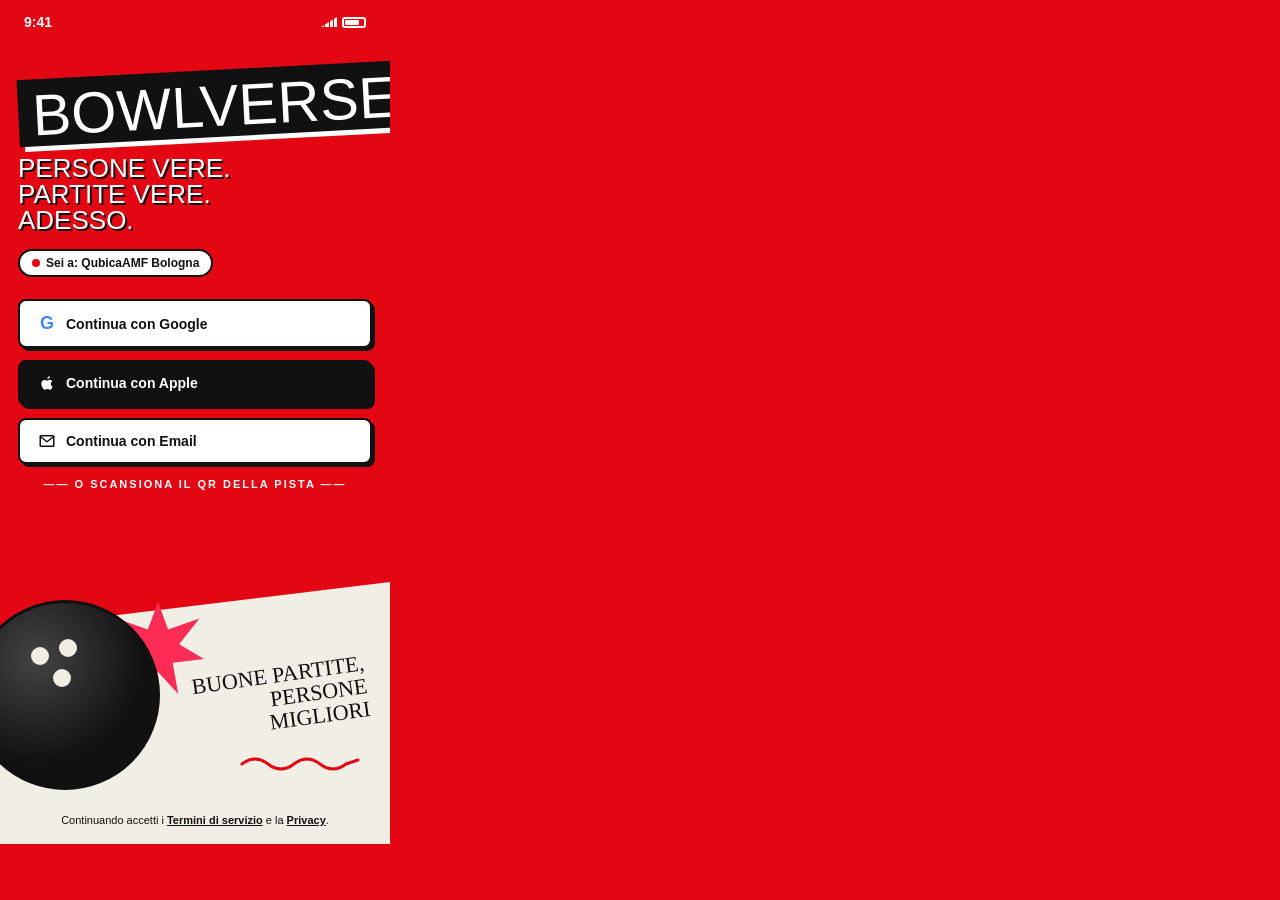
==== wireframes/01-login.html @ 44889d66 "First version - wireframe con html" ====
<!DOCTYPE html>
<html lang="it">
<head>
<meta charset="UTF-8">
<link rel="stylesheet" href="style.css">
<style>
  .logo { display: inline-block; background: var(--ink); color: var(--white); font-size: 58px; padding: 8px 14px 4px; transform: rotate(-3deg); margin-top: 26px; box-shadow: 5px 5px 0 var(--white); }
  .tagline { font-family: var(--display); font-size: 26px; color: var(--white); text-transform: uppercase; line-height: 1; margin-top: 18px; text-shadow: 2px 2px 0 var(--ink); }
  .loc { display: inline-flex; align-items: center; gap: 6px; background: var(--white); border: 2px solid var(--ink); border-radius: 999px; padding: 5px 12px; font-size: 12px; font-weight: 700; margin-top: 16px; }
  .auth { display: flex; flex-direction: column; gap: 12px; margin-top: 22px; }
  .auth .btn { justify-content: flex-start; padding-left: 18px; }
  .g { font-weight: 900; font-size: 18px; color: #4285F4; width: 18px; text-align: center; }
  .or { text-align: center; font-size: 11px; font-weight: 800; color: var(--white); margin: 14px 0 0; letter-spacing: 2px; }
  .bottom { position: absolute; left: 0; right: 0; bottom: 0; height: 262px; background: var(--paper); clip-path: polygon(0 18%, 100% 0, 100% 100%, 0 100%); }
  .ball { position: absolute; left: -30px; bottom: 54px; width: 190px; height: 190px; border-radius: 50%; background: radial-gradient(circle at 35% 30%, #444, #111 60%); border: 3px solid var(--ink); }
  .ball i { position: absolute; width: 18px; height: 18px; border-radius: 50%; background: var(--paper); }
  .burst { position: absolute; left: 112px; bottom: 150px; width: 92px; height: 92px; background: var(--red-hot); clip-path: polygon(50% 0, 61% 30%, 95% 18%, 73% 46%, 100% 62%, 66% 66%, 72% 100%, 50% 76%, 25% 100%, 32% 66%, 0 62%, 27% 46%, 5% 18%, 39% 30%); }
  .slogan { position: absolute; right: 22px; bottom: 112px; font-family: var(--hand); font-size: 22px; line-height: 1.05; transform: rotate(-8deg); text-align: right; }
  .terms { position: absolute; left: 0; right: 0; bottom: 18px; text-align: center; font-size: 11px; }
</style>
</head>
<body class="red">
<div class="screen">
  <div class="status" style="color:#fff"><span>9:41</span><span class="icons"><span class="sig"></span><span class="bat"></span></span></div>

  <svg class="scribble" style="right:26px;top:70px;stroke:#fff" width="64" height="44" viewBox="0 0 64 44"><path d="M4 38 L10 8 L22 26 L32 4 L42 26 L54 8 L60 38 Z"/></svg>

  <div class="content">
    <div class="display logo">BOWLVERSE</div>
    <div class="tagline">Persone vere.<br>Partite vere.<br>Adesso.</div>
    <div class="loc"><span class="dot"></span>Sei a: QubicaAMF Bologna</div>

    <div class="auth">
      <div class="btn"><span class="g">G</span>Continua con Google</div>
      <div class="btn black"><svg class="i" viewBox="0 0 24 24" style="fill:#fff;stroke:none"><path d="M16 3c0 2-1.6 3.6-3.4 3.5C12.4 4.6 14.1 3 16 3zM19.5 17c-.8 1.9-2 4-3.6 4-1.4 0-1.8-.9-3.4-.9s-2.1.9-3.4.9C7.3 21 4.5 16.7 4.5 12.8c0-3 2-4.8 3.9-4.8 1.4 0 2.4.9 3.5.9 1 0 2.3-1 3.9-.9 1.3 0 2.6.7 3.3 1.8-3 1.7-2.4 6 .4 7.2z"/></svg>Continua con Apple</div>
      <div class="btn"><svg class="i" viewBox="0 0 24 24"><rect x="3" y="5" width="18" height="14" rx="1"/><path d="M3 6l9 7 9-7"/></svg>Continua con Email</div>
    </div>
    <div class="or">&mdash;&mdash; O SCANSIONA IL QR DELLA PISTA &mdash;&mdash;</div>
  </div>

  <div class="bottom"></div>
  <div class="burst"></div>
  <div class="ball"><i style="left:58px;top:44px"></i><i style="left:86px;top:36px"></i><i style="left:80px;top:66px"></i></div>
  <div class="slogan">BUONE PARTITE,<br>PERSONE<br>MIGLIORI</div>
  <svg class="scribble" style="right:30px;bottom:72px" width="120" height="20" viewBox="0 0 120 20"><path d="M2 12 Q 15 2 28 12 T 54 12 T 80 12 T 106 12 L 118 8"/></svg>
  <div class="terms">Continuando accetti i <b><u>Termini di servizio</u></b> e la <b><u>Privacy</u></b>.</div>
</div>
</body>
</html>
---- wireframes/style.css ----
:root {
  --bg: #0E0E0E;
  --dark: #161616;
  --dark-2: #232323;
  --line: #333;
  --paper: #F1EEE6;
  --red: #E30613;
  --red-hot: #FF2D55;
  --red-soft: #FFD6D3;
  --ink: #111;
  --white: #fff;
  --display: Impact, "Arial Narrow Bold", "Arial Black", sans-serif;
  --hand: "Ink Free", "Segoe Print", "Comic Sans MS", cursive;
}

* { box-sizing: border-box; }

body {
  margin: 0; width: 390px; height: 844px; overflow: hidden;
  font-family: "Segoe UI", Arial, sans-serif; color: var(--ink); background: var(--paper);
}
body.dark { background: var(--dark); color: var(--white); }
body.red { background: var(--red); }

.screen { position: relative; height: 844px; display: flex; flex-direction: column; overflow: hidden; }
.content { flex: 1; padding: 0 18px; overflow: hidden; }

.status {
  height: 44px; flex-shrink: 0; display: flex; justify-content: space-between; align-items: center;
  padding: 0 24px; font-weight: 700; font-size: 14px;
}
.status .icons { display: flex; gap: 5px; align-items: center; }
.status .sig { width: 16px; height: 10px; background: linear-gradient(90deg, currentColor 20%, transparent 20% 27%, currentColor 27% 47%, transparent 47% 54%, currentColor 54% 74%, transparent 74% 81%, currentColor 81%); clip-path: polygon(0 100%, 100% 0, 100% 100%); }
.status .bat { width: 24px; height: 11px; border: 2px solid currentColor; border-radius: 3px; position: relative; }
.status .bat::after { content: ""; position: absolute; inset: 1px 5px 1px 1px; background: currentColor; border-radius: 1px; }

.display { font-family: var(--display); text-transform: uppercase; letter-spacing: .3px; line-height: .95; font-weight: 400; margin: 0; }
.hand { font-family: var(--hand); font-weight: 700; }

.section-title { display: flex; justify-content: space-between; align-items: baseline; margin: 16px 0 8px; }
.section-title .display { font-size: 20px; }
.section-title .more { font-size: 12px; font-weight: 700; }

.label { font-family: var(--display); font-size: 14px; text-transform: uppercase; letter-spacing: .4px; margin: 14px 0 6px; }

.card { background: var(--paper); color: var(--ink); border: 2px solid var(--ink); border-radius: 10px; }
.dark .card { border-color: #000; }

.btn {
  display: flex; align-items: center; justify-content: center; gap: 10px;
  border: 2px solid var(--ink); border-radius: 8px; box-shadow: 3px 3px 0 var(--ink);
  padding: 12px; background: var(--white); color: var(--ink); font-weight: 700; font-size: 14px;
}
.btn.red { background: var(--red); color: var(--white); }
.btn.black { background: var(--ink); color: var(--white); }
.btn.big { font-family: var(--display); font-size: 24px; font-weight: 400; letter-spacing: .5px; padding: 12px; box-shadow: 5px 5px 0 var(--ink); }
.btn.join { padding: 6px 14px; font-family: var(--display); font-weight: 400; font-size: 15px; box-shadow: 2px 2px 0 var(--ink); background: var(--red); color: var(--white); }

.opt {
  flex: 1; text-align: center; border: 2px solid var(--ink); border-radius: 6px; background: var(--white);
  padding: 9px 4px; font-size: 12px; font-weight: 600;
}
.opt.on { background: var(--red); color: var(--white); font-weight: 800; box-shadow: 2px 2px 0 var(--ink); }
.opts { display: flex; gap: 8px; }

.sticker {
  position: absolute; font-family: var(--display); text-transform: uppercase; line-height: .95;
  padding: 5px 9px; border: 2px solid var(--ink); background: var(--red); color: var(--white);
  transform: rotate(-6deg); box-shadow: 2px 2px 0 var(--ink);
}

.row { display: flex; align-items: center; gap: 10px; }
.between { justify-content: space-between; }
.muted { opacity: .65; font-size: 12px; }
.dot { display: inline-block; width: 8px; height: 8px; border-radius: 50%; background: var(--red); }
.dot.green { background: #2ECC71; }

svg.i { width: 18px; height: 18px; fill: none; stroke: currentColor; stroke-width: 2; stroke-linecap: round; stroke-linejoin: round; flex-shrink: 0; }
svg.scribble { position: absolute; fill: none; stroke: var(--red); stroke-width: 3; stroke-linecap: round; stroke-linejoin: round; }

.nav {
  height: 76px; flex-shrink: 0; display: flex; align-items: center; background: var(--bg);
  border-top: 1px solid var(--line); color: #9a9a9a; padding-bottom: 8px;
}
.nav div { flex: 1; display: flex; flex-direction: column; align-items: center; gap: 3px; font-size: 10px; font-weight: 600; }
.nav svg.i { width: 22px; height: 22px; }
.nav .on { color: var(--red); }
.nav .plus span {
  width: 48px; height: 48px; border-radius: 50%; background: var(--red); color: var(--white);
  display: flex; align-items: center; justify-content: center; font-size: 30px; font-weight: 300;
  border: 2px solid var(--white); margin-top: -6px;
}
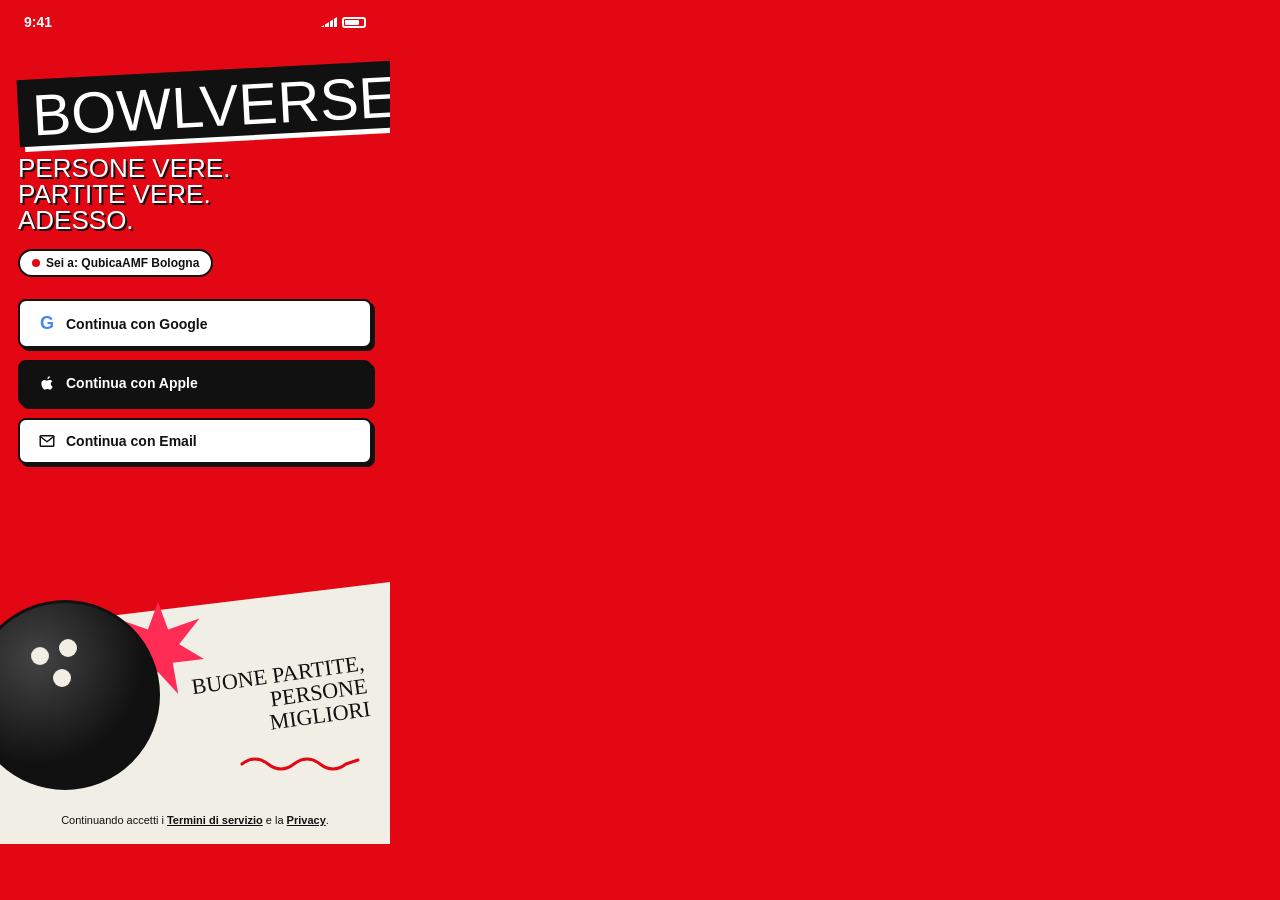
==== commit f6ce35a0: "added navigation" ====
--- a/wireframes/01-login.html
+++ b/wireframes/01-login.html
@@ -31,11 +31,10 @@
     <div class="loc"><span class="dot"></span>Sei a: QubicaAMF Bologna</div>
 
     <div class="auth">
-      <div class="btn"><span class="g">G</span>Continua con Google</div>
-      <div class="btn black"><svg class="i" viewBox="0 0 24 24" style="fill:#fff;stroke:none"><path d="M16 3c0 2-1.6 3.6-3.4 3.5C12.4 4.6 14.1 3 16 3zM19.5 17c-.8 1.9-2 4-3.6 4-1.4 0-1.8-.9-3.4-.9s-2.1.9-3.4.9C7.3 21 4.5 16.7 4.5 12.8c0-3 2-4.8 3.9-4.8 1.4 0 2.4.9 3.5.9 1 0 2.3-1 3.9-.9 1.3 0 2.6.7 3.3 1.8-3 1.7-2.4 6 .4 7.2z"/></svg>Continua con Apple</div>
-      <div class="btn"><svg class="i" viewBox="0 0 24 24"><rect x="3" y="5" width="18" height="14" rx="1"/><path d="M3 6l9 7 9-7"/></svg>Continua con Email</div>
+      <div class="btn" onclick="location.href='02-community.html'"><span class="g">G</span>Continua con Google</div>
+      <div class="btn black" onclick="location.href='02-community.html'"><svg class="i" viewBox="0 0 24 24" style="fill:#fff;stroke:none"><path d="M16 3c0 2-1.6 3.6-3.4 3.5C12.4 4.6 14.1 3 16 3zM19.5 17c-.8 1.9-2 4-3.6 4-1.4 0-1.8-.9-3.4-.9s-2.1.9-3.4.9C7.3 21 4.5 16.7 4.5 12.8c0-3 2-4.8 3.9-4.8 1.4 0 2.4.9 3.5.9 1 0 2.3-1 3.9-.9 1.3 0 2.6.7 3.3 1.8-3 1.7-2.4 6 .4 7.2z"/></svg>Continua con Apple</div>
+      <div class="btn" onclick="location.href='02-community.html'"><svg class="i" viewBox="0 0 24 24"><rect x="3" y="5" width="18" height="14" rx="1"/><path d="M3 6l9 7 9-7"/></svg>Continua con Email</div>
     </div>
-    <div class="or">&mdash;&mdash; O SCANSIONA IL QR DELLA PISTA &mdash;&mdash;</div>
   </div>
 
   <div class="bottom"></div>
--- a/wireframes/style.css
+++ b/wireframes/style.css
@@ -14,6 +14,8 @@
 }
 
 * { box-sizing: border-box; }
+
+[onclick] { cursor: pointer; }
 
 body {
   margin: 0; width: 390px; height: 844px; overflow: hidden;
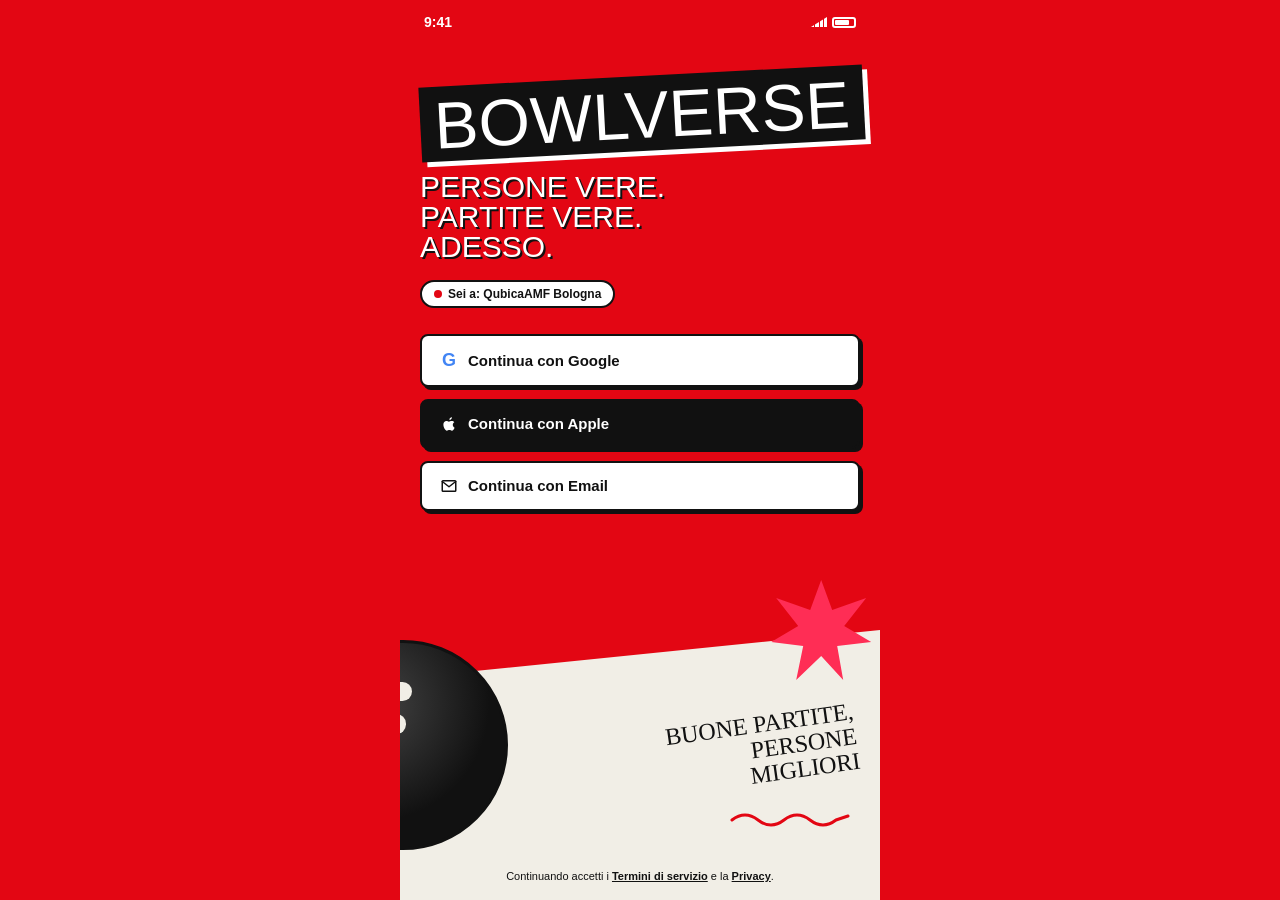
==== commit 0aa1ae46: "modifiche al layout" ====
--- a/wireframes/01-login.html
+++ b/wireframes/01-login.html
@@ -2,21 +2,35 @@
 <html lang="it">
 <head>
 <meta charset="UTF-8">
+<meta name="viewport" content="width=device-width, initial-scale=1, viewport-fit=cover">
+<meta name="theme-color" content="#E30613">
+<meta name="apple-mobile-web-app-capable" content="yes">
+<meta name="apple-mobile-web-app-status-bar-style" content="black-translucent">
 <link rel="stylesheet" href="style.css">
 <style>
-  .logo { display: inline-block; background: var(--ink); color: var(--white); font-size: 58px; padding: 8px 14px 4px; transform: rotate(-3deg); margin-top: 26px; box-shadow: 5px 5px 0 var(--white); }
-  .tagline { font-family: var(--display); font-size: 26px; color: var(--white); text-transform: uppercase; line-height: 1; margin-top: 18px; text-shadow: 2px 2px 0 var(--ink); }
-  .loc { display: inline-flex; align-items: center; gap: 6px; background: var(--white); border: 2px solid var(--ink); border-radius: 999px; padding: 5px 12px; font-size: 12px; font-weight: 700; margin-top: 16px; }
-  .auth { display: flex; flex-direction: column; gap: 12px; margin-top: 22px; }
-  .auth .btn { justify-content: flex-start; padding-left: 18px; }
+  .content { overflow: visible; padding-left: max(20px, env(safe-area-inset-left)); padding-right: max(20px, env(safe-area-inset-right)); }
+
+  .logo { display: inline-block; background: var(--ink); color: var(--white); font-size: clamp(44px, 15.5vw, 66px); padding: 8px 14px 4px; transform: rotate(-3deg); margin-top: clamp(14px, 3.5dvh, 34px); box-shadow: 5px 5px 0 var(--white); }
+  .tagline { font-family: var(--display); font-size: clamp(22px, 7vw, 30px); color: var(--white); text-transform: uppercase; line-height: 1; margin-top: clamp(12px, 2.4dvh, 22px); text-shadow: 2px 2px 0 var(--ink); }
+  .loc { display: inline-flex; align-items: center; gap: 6px; background: var(--white); border: 2px solid var(--ink); border-radius: 999px; padding: 5px 12px; font-size: 12px; font-weight: 700; margin-top: clamp(10px, 2dvh, 18px); }
+  .auth { display: flex; flex-direction: column; gap: 12px; margin-top: clamp(14px, 3dvh, 26px); position: relative; z-index: 2; }
+  .auth .btn { justify-content: flex-start; padding: 14px 18px; font-size: 15px; }
   .g { font-weight: 900; font-size: 18px; color: #4285F4; width: 18px; text-align: center; }
-  .or { text-align: center; font-size: 11px; font-weight: 800; color: var(--white); margin: 14px 0 0; letter-spacing: 2px; }
-  .bottom { position: absolute; left: 0; right: 0; bottom: 0; height: 262px; background: var(--paper); clip-path: polygon(0 18%, 100% 0, 100% 100%, 0 100%); }
-  .ball { position: absolute; left: -30px; bottom: 54px; width: 190px; height: 190px; border-radius: 50%; background: radial-gradient(circle at 35% 30%, #444, #111 60%); border: 3px solid var(--ink); }
-  .ball i { position: absolute; width: 18px; height: 18px; border-radius: 50%; background: var(--paper); }
-  .burst { position: absolute; left: 112px; bottom: 150px; width: 92px; height: 92px; background: var(--red-hot); clip-path: polygon(50% 0, 61% 30%, 95% 18%, 73% 46%, 100% 62%, 66% 66%, 72% 100%, 50% 76%, 25% 100%, 32% 66%, 0 62%, 27% 46%, 5% 18%, 39% 30%); }
-  .slogan { position: absolute; right: 22px; bottom: 112px; font-family: var(--hand); font-size: 22px; line-height: 1.05; transform: rotate(-8deg); text-align: right; }
-  .terms { position: absolute; left: 0; right: 0; bottom: 18px; text-align: center; font-size: 11px; }
+  .bottom { position: absolute; left: 0; right: 0; bottom: 0; height: clamp(190px, 30dvh, 280px); background: var(--paper); clip-path: polygon(0 18%, 100% 0, 100% 100%, 0 100%); }
+  .ball { position: absolute; left: -8vw; bottom: calc(50px + env(safe-area-inset-bottom)); width: clamp(140px, 48vw, 210px); aspect-ratio: 1; border-radius: 50%; background: radial-gradient(circle at 35% 30%, #444, #111 60%); border: 3px solid var(--ink); }
+  .ball i { position: absolute; width: 9.5%; aspect-ratio: 1; border-radius: 50%; background: var(--paper); }
+  .burst { position: absolute; left: 29vw; bottom: calc(clamp(140px, 48vw, 210px) + 10px + env(safe-area-inset-bottom)); width: clamp(70px, 24vw, 100px); aspect-ratio: 1; background: var(--red-hot); clip-path: polygon(50% 0, 61% 30%, 95% 18%, 73% 46%, 100% 62%, 66% 66%, 72% 100%, 50% 76%, 25% 100%, 32% 66%, 0 62%, 27% 46%, 5% 18%, 39% 30%); }
+  .slogan { position: absolute; right: 22px; bottom: calc(112px + env(safe-area-inset-bottom)); font-family: var(--hand); font-size: clamp(18px, 5.8vw, 24px); line-height: 1.05; transform: rotate(-8deg); text-align: right; }
+  .wave { right: 30px; bottom: calc(72px + env(safe-area-inset-bottom)); }
+  .terms { position: absolute; left: 0; right: 0; bottom: calc(18px + env(safe-area-inset-bottom)); text-align: center; font-size: 11px; padding: 0 20px; }
+
+  /* Short screens (e.g. iPhone SE) */
+  @media (max-height: 700px) {
+    .tagline br:last-of-type { display: none; }
+    .ball, .burst { display: none; }
+    .slogan { bottom: calc(60px + env(safe-area-inset-bottom)); }
+    .wave { display: none; }
+  }
 </style>
 </head>
 <body class="red">
@@ -39,9 +53,9 @@
 
   <div class="bottom"></div>
   <div class="burst"></div>
-  <div class="ball"><i style="left:58px;top:44px"></i><i style="left:86px;top:36px"></i><i style="left:80px;top:66px"></i></div>
+  <div class="ball"><i style="left:30%;top:23%"></i><i style="left:45%;top:19%"></i><i style="left:42%;top:35%"></i></div>
   <div class="slogan">BUONE PARTITE,<br>PERSONE<br>MIGLIORI</div>
-  <svg class="scribble" style="right:30px;bottom:72px" width="120" height="20" viewBox="0 0 120 20"><path d="M2 12 Q 15 2 28 12 T 54 12 T 80 12 T 106 12 L 118 8"/></svg>
+  <svg class="scribble wave" width="120" height="20" viewBox="0 0 120 20"><path d="M2 12 Q 15 2 28 12 T 54 12 T 80 12 T 106 12 L 118 8"/></svg>
   <div class="terms">Continuando accetti i <b><u>Termini di servizio</u></b> e la <b><u>Privacy</u></b>.</div>
 </div>
 </body>
--- a/wireframes/style.css
+++ b/wireframes/style.css
@@ -17,15 +17,29 @@
 
 [onclick] { cursor: pointer; }
 
+/* Reference viewport: iPhone 16 Pro, 402x874 CSS px */
+html, body { width: 100%; height: 100%; }
+
 body {
-  margin: 0; width: 390px; height: 844px; overflow: hidden;
+  margin: 0; height: 100dvh; overflow: hidden;
   font-family: "Segoe UI", Arial, sans-serif; color: var(--ink); background: var(--paper);
+  -webkit-tap-highlight-color: transparent;
 }
 body.dark { background: var(--dark); color: var(--white); }
 body.red { background: var(--red); }
 
-.screen { position: relative; height: 844px; display: flex; flex-direction: column; overflow: hidden; }
-.content { flex: 1; padding: 0 18px; overflow: hidden; }
+.screen { position: relative; height: 100dvh; max-width: 480px; margin: 0 auto; display: flex; flex-direction: column; overflow: hidden; }
+.content {
+  flex: 1; overflow-y: auto; scrollbar-width: none;
+  padding: 0 max(18px, env(safe-area-inset-right)) 12px max(18px, env(safe-area-inset-left));
+}
+.content::-webkit-scrollbar { display: none; }
+
+/* Real touch devices: drop the fake status bar and respect the notch / Dynamic Island */
+@media (pointer: coarse) {
+  .status { display: none; }
+  .screen { padding-top: env(safe-area-inset-top); }
+}
 
 .status {
   height: 44px; flex-shrink: 0; display: flex; justify-content: space-between; align-items: center;
@@ -81,8 +95,8 @@
 svg.scribble { position: absolute; fill: none; stroke: var(--red); stroke-width: 3; stroke-linecap: round; stroke-linejoin: round; }
 
 .nav {
-  height: 76px; flex-shrink: 0; display: flex; align-items: center; background: var(--bg);
-  border-top: 1px solid var(--line); color: #9a9a9a; padding-bottom: 8px;
+  min-height: 76px; flex-shrink: 0; display: flex; align-items: center; background: var(--bg);
+  border-top: 1px solid var(--line); color: #9a9a9a; padding-bottom: max(8px, env(safe-area-inset-bottom));
 }
 .nav div { flex: 1; display: flex; flex-direction: column; align-items: center; gap: 3px; font-size: 10px; font-weight: 600; }
 .nav svg.i { width: 22px; height: 22px; }
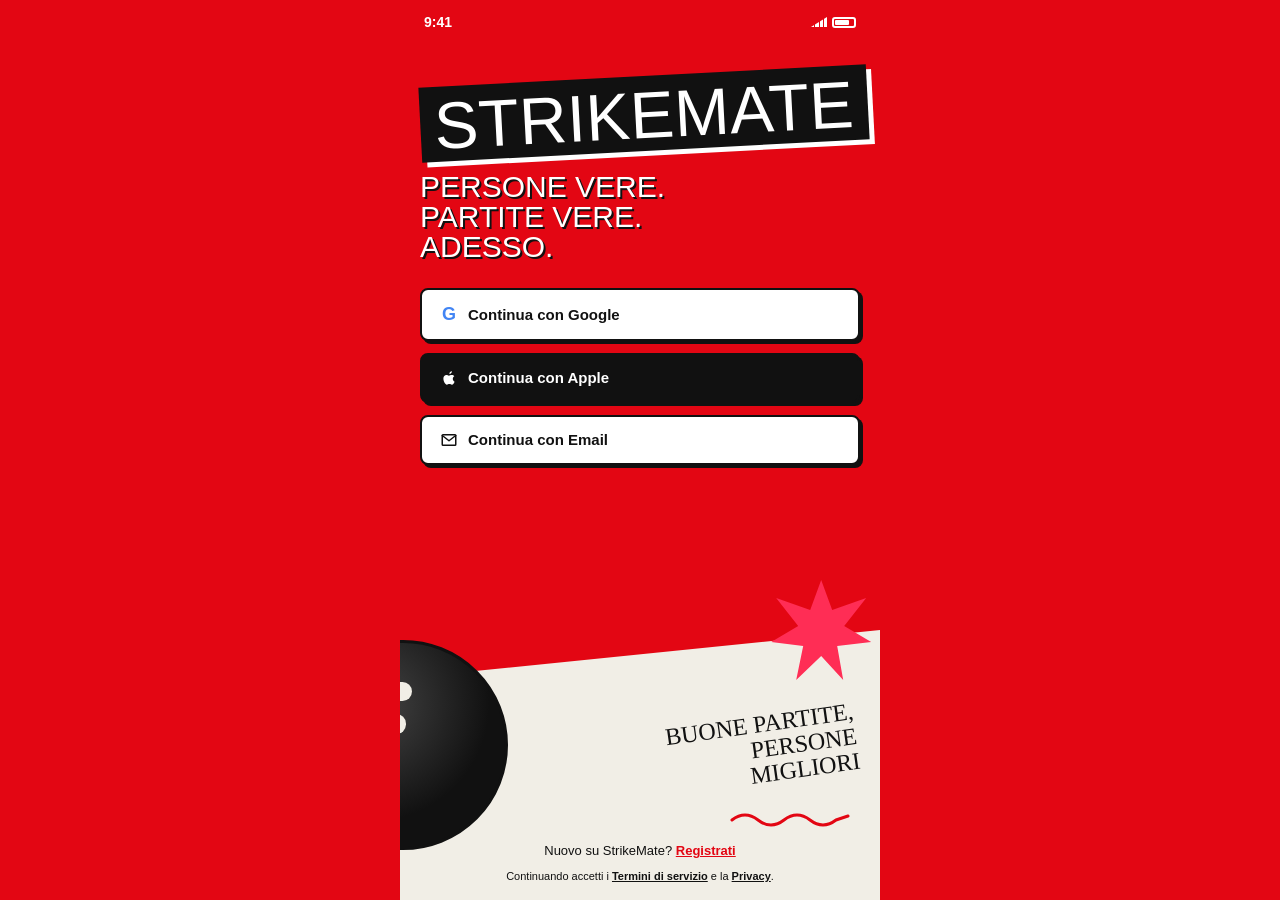
==== commit ae42421d: "add register" ====
--- a/wireframes/01-login.html
+++ b/wireframes/01-login.html
@@ -22,6 +22,8 @@
   .burst { position: absolute; left: 29vw; bottom: calc(clamp(140px, 48vw, 210px) + 10px + env(safe-area-inset-bottom)); width: clamp(70px, 24vw, 100px); aspect-ratio: 1; background: var(--red-hot); clip-path: polygon(50% 0, 61% 30%, 95% 18%, 73% 46%, 100% 62%, 66% 66%, 72% 100%, 50% 76%, 25% 100%, 32% 66%, 0 62%, 27% 46%, 5% 18%, 39% 30%); }
   .slogan { position: absolute; right: 22px; bottom: calc(112px + env(safe-area-inset-bottom)); font-family: var(--hand); font-size: clamp(18px, 5.8vw, 24px); line-height: 1.05; transform: rotate(-8deg); text-align: right; }
   .wave { right: 30px; bottom: calc(72px + env(safe-area-inset-bottom)); }
+  .register { position: absolute; left: 0; right: 0; bottom: calc(42px + env(safe-area-inset-bottom)); color: var(--ink); text-align: center; font-size: 13px; }
+  .register b { color: var(--red); text-decoration: underline; }
   .terms { position: absolute; left: 0; right: 0; bottom: calc(18px + env(safe-area-inset-bottom)); text-align: center; font-size: 11px; padding: 0 20px; }
 
   /* Short screens (e.g. iPhone SE) */
@@ -40,10 +42,8 @@
   <svg class="scribble" style="right:26px;top:70px;stroke:#fff" width="64" height="44" viewBox="0 0 64 44"><path d="M4 38 L10 8 L22 26 L32 4 L42 26 L54 8 L60 38 Z"/></svg>
 
   <div class="content">
-    <div class="display logo">BOWLVERSE</div>
+    <div class="display logo">StrikeMate</div>
     <div class="tagline">Persone vere.<br>Partite vere.<br>Adesso.</div>
-    <div class="loc"><span class="dot"></span>Sei a: QubicaAMF Bologna</div>
-
     <div class="auth">
       <div class="btn" onclick="location.href='02-community.html'"><span class="g">G</span>Continua con Google</div>
       <div class="btn black" onclick="location.href='02-community.html'"><svg class="i" viewBox="0 0 24 24" style="fill:#fff;stroke:none"><path d="M16 3c0 2-1.6 3.6-3.4 3.5C12.4 4.6 14.1 3 16 3zM19.5 17c-.8 1.9-2 4-3.6 4-1.4 0-1.8-.9-3.4-.9s-2.1.9-3.4.9C7.3 21 4.5 16.7 4.5 12.8c0-3 2-4.8 3.9-4.8 1.4 0 2.4.9 3.5.9 1 0 2.3-1 3.9-.9 1.3 0 2.6.7 3.3 1.8-3 1.7-2.4 6 .4 7.2z"/></svg>Continua con Apple</div>
@@ -56,6 +56,7 @@
   <div class="ball"><i style="left:30%;top:23%"></i><i style="left:45%;top:19%"></i><i style="left:42%;top:35%"></i></div>
   <div class="slogan">BUONE PARTITE,<br>PERSONE<br>MIGLIORI</div>
   <svg class="scribble wave" width="120" height="20" viewBox="0 0 120 20"><path d="M2 12 Q 15 2 28 12 T 54 12 T 80 12 T 106 12 L 118 8"/></svg>
+  <div class="register">Nuovo su StrikeMate? <b>Registrati</b></div>
   <div class="terms">Continuando accetti i <b><u>Termini di servizio</u></b> e la <b><u>Privacy</u></b>.</div>
 </div>
 </body>
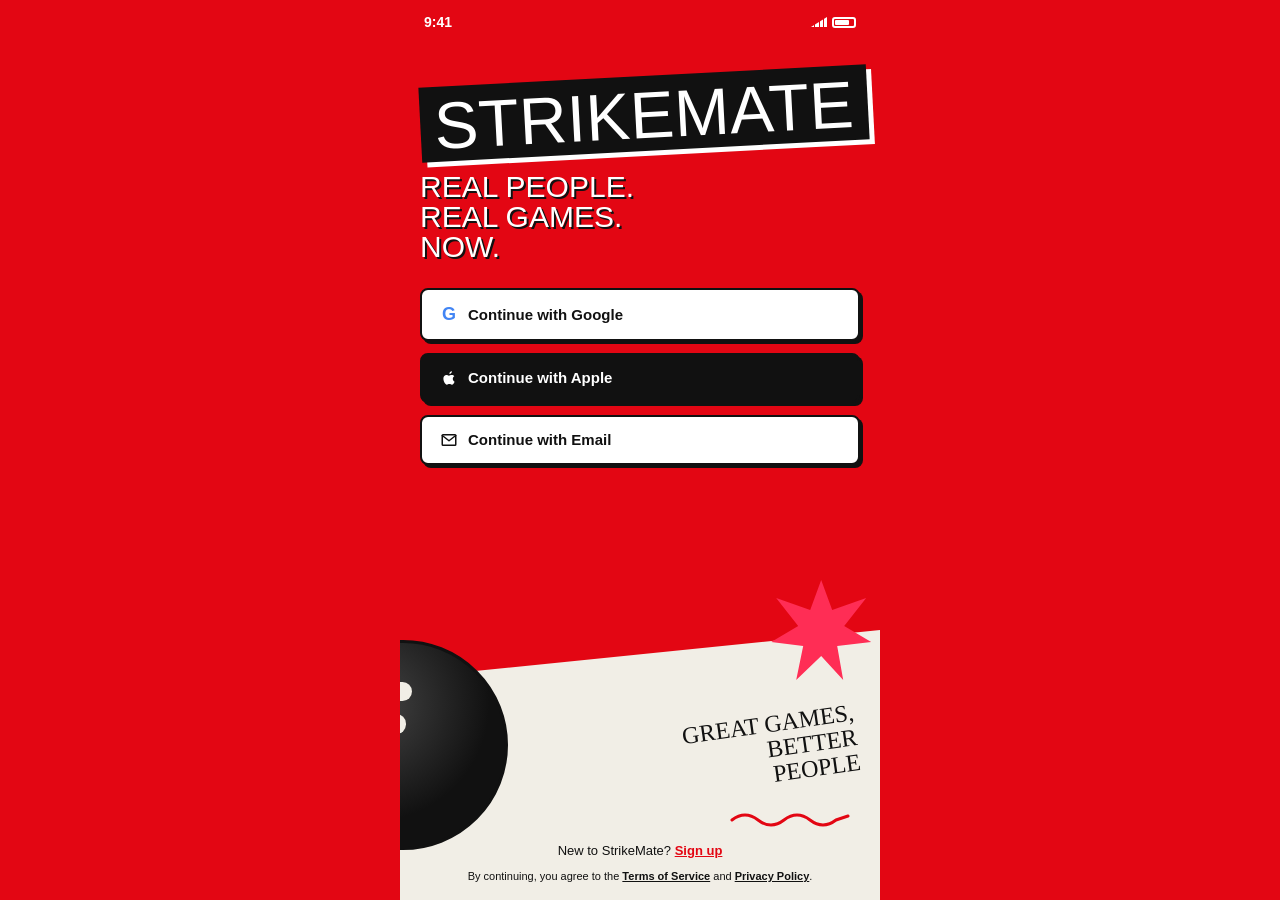
==== commit 7b4f8eb8: "translated in english" ====
--- a/wireframes/01-login.html
+++ b/wireframes/01-login.html
@@ -1,5 +1,5 @@
 <!DOCTYPE html>
-<html lang="it">
+<html lang="en">
 <head>
 <meta charset="UTF-8">
 <meta name="viewport" content="width=device-width, initial-scale=1, viewport-fit=cover">
@@ -43,21 +43,21 @@
 
   <div class="content">
     <div class="display logo">StrikeMate</div>
-    <div class="tagline">Persone vere.<br>Partite vere.<br>Adesso.</div>
+    <div class="tagline">Real people.<br>Real games.<br>Now.</div>
     <div class="auth">
-      <div class="btn" onclick="location.href='02-community.html'"><span class="g">G</span>Continua con Google</div>
-      <div class="btn black" onclick="location.href='02-community.html'"><svg class="i" viewBox="0 0 24 24" style="fill:#fff;stroke:none"><path d="M16 3c0 2-1.6 3.6-3.4 3.5C12.4 4.6 14.1 3 16 3zM19.5 17c-.8 1.9-2 4-3.6 4-1.4 0-1.8-.9-3.4-.9s-2.1.9-3.4.9C7.3 21 4.5 16.7 4.5 12.8c0-3 2-4.8 3.9-4.8 1.4 0 2.4.9 3.5.9 1 0 2.3-1 3.9-.9 1.3 0 2.6.7 3.3 1.8-3 1.7-2.4 6 .4 7.2z"/></svg>Continua con Apple</div>
-      <div class="btn" onclick="location.href='02-community.html'"><svg class="i" viewBox="0 0 24 24"><rect x="3" y="5" width="18" height="14" rx="1"/><path d="M3 6l9 7 9-7"/></svg>Continua con Email</div>
+      <div class="btn" onclick="location.href='02-community.html'"><span class="g">G</span>Continue with Google</div>
+      <div class="btn black" onclick="location.href='02-community.html'"><svg class="i" viewBox="0 0 24 24" style="fill:#fff;stroke:none"><path d="M16 3c0 2-1.6 3.6-3.4 3.5C12.4 4.6 14.1 3 16 3zM19.5 17c-.8 1.9-2 4-3.6 4-1.4 0-1.8-.9-3.4-.9s-2.1.9-3.4.9C7.3 21 4.5 16.7 4.5 12.8c0-3 2-4.8 3.9-4.8 1.4 0 2.4.9 3.5.9 1 0 2.3-1 3.9-.9 1.3 0 2.6.7 3.3 1.8-3 1.7-2.4 6 .4 7.2z"/></svg>Continue with Apple</div>
+      <div class="btn" onclick="location.href='02-community.html'"><svg class="i" viewBox="0 0 24 24"><rect x="3" y="5" width="18" height="14" rx="1"/><path d="M3 6l9 7 9-7"/></svg>Continue with Email</div>
     </div>
   </div>
 
   <div class="bottom"></div>
   <div class="burst"></div>
   <div class="ball"><i style="left:30%;top:23%"></i><i style="left:45%;top:19%"></i><i style="left:42%;top:35%"></i></div>
-  <div class="slogan">BUONE PARTITE,<br>PERSONE<br>MIGLIORI</div>
+  <div class="slogan">GREAT GAMES,<br>BETTER<br>PEOPLE</div>
   <svg class="scribble wave" width="120" height="20" viewBox="0 0 120 20"><path d="M2 12 Q 15 2 28 12 T 54 12 T 80 12 T 106 12 L 118 8"/></svg>
-  <div class="register">Nuovo su StrikeMate? <b>Registrati</b></div>
-  <div class="terms">Continuando accetti i <b><u>Termini di servizio</u></b> e la <b><u>Privacy</u></b>.</div>
+  <div class="register">New to StrikeMate? <b>Sign up</b></div>
+  <div class="terms">By continuing, you agree to the <b><u>Terms of Service</u></b> and <b><u>Privacy Policy</u></b>.</div>
 </div>
 </body>
 </html>
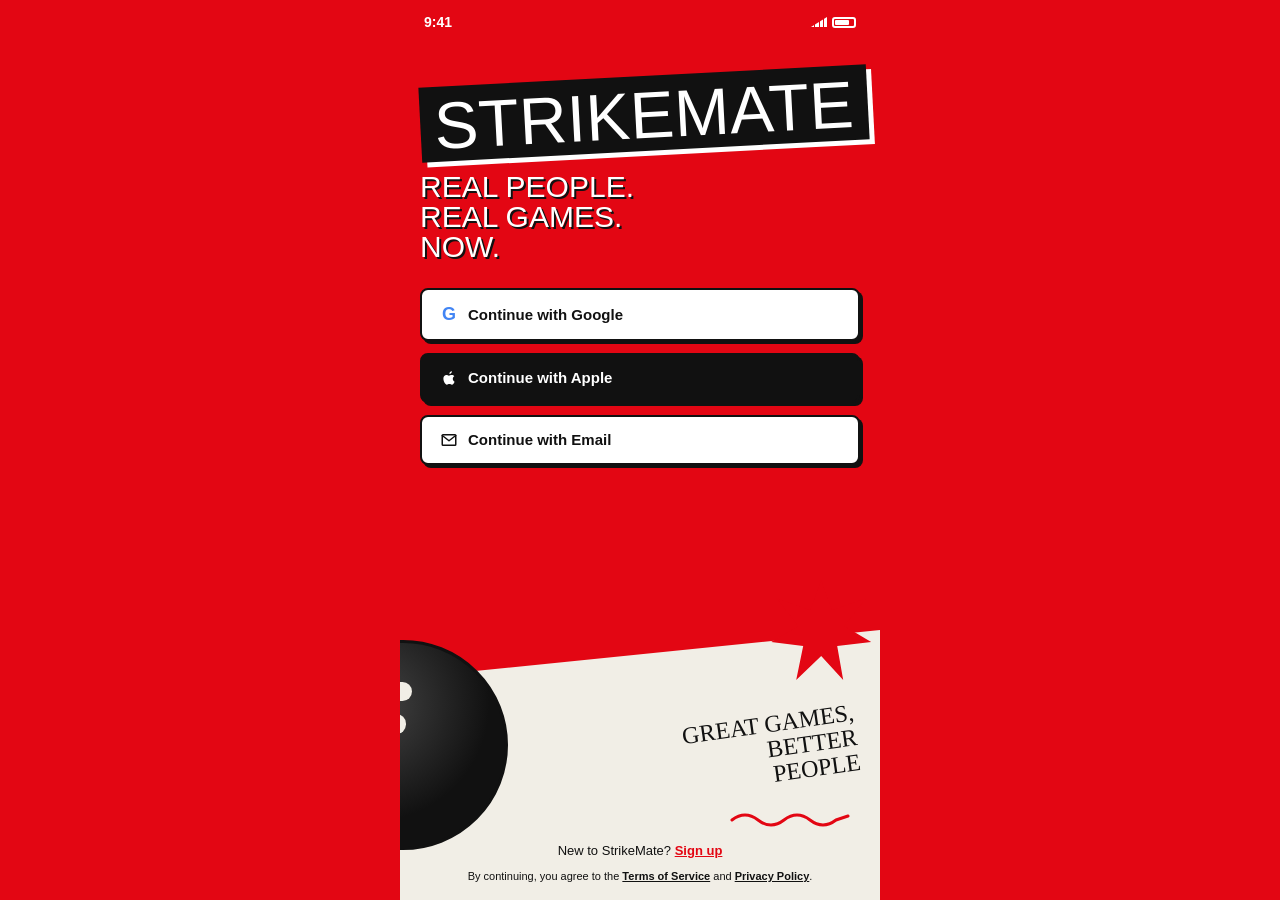
==== commit 05e84252: "red" ====
--- a/wireframes/01-login.html
+++ b/wireframes/01-login.html
@@ -19,7 +19,7 @@
   .bottom { position: absolute; left: 0; right: 0; bottom: 0; height: clamp(190px, 30dvh, 280px); background: var(--paper); clip-path: polygon(0 18%, 100% 0, 100% 100%, 0 100%); }
   .ball { position: absolute; left: -8vw; bottom: calc(50px + env(safe-area-inset-bottom)); width: clamp(140px, 48vw, 210px); aspect-ratio: 1; border-radius: 50%; background: radial-gradient(circle at 35% 30%, #444, #111 60%); border: 3px solid var(--ink); }
   .ball i { position: absolute; width: 9.5%; aspect-ratio: 1; border-radius: 50%; background: var(--paper); }
-  .burst { position: absolute; left: 29vw; bottom: calc(clamp(140px, 48vw, 210px) + 10px + env(safe-area-inset-bottom)); width: clamp(70px, 24vw, 100px); aspect-ratio: 1; background: var(--red-hot); clip-path: polygon(50% 0, 61% 30%, 95% 18%, 73% 46%, 100% 62%, 66% 66%, 72% 100%, 50% 76%, 25% 100%, 32% 66%, 0 62%, 27% 46%, 5% 18%, 39% 30%); }
+  .burst { position: absolute; left: 29vw; bottom: calc(clamp(140px, 48vw, 210px) + 10px + env(safe-area-inset-bottom)); width: clamp(70px, 24vw, 100px); aspect-ratio: 1; background: var(--red); clip-path: polygon(50% 0, 61% 30%, 95% 18%, 73% 46%, 100% 62%, 66% 66%, 72% 100%, 50% 76%, 25% 100%, 32% 66%, 0 62%, 27% 46%, 5% 18%, 39% 30%); }
   .slogan { position: absolute; right: 22px; bottom: calc(112px + env(safe-area-inset-bottom)); font-family: var(--hand); font-size: clamp(18px, 5.8vw, 24px); line-height: 1.05; transform: rotate(-8deg); text-align: right; }
   .wave { right: 30px; bottom: calc(72px + env(safe-area-inset-bottom)); }
   .register { position: absolute; left: 0; right: 0; bottom: calc(42px + env(safe-area-inset-bottom)); color: var(--ink); text-align: center; font-size: 13px; }
@@ -39,7 +39,7 @@
 <div class="screen">
   <div class="status" style="color:#fff"><span>9:41</span><span class="icons"><span class="sig"></span><span class="bat"></span></span></div>
 
-  <svg class="scribble" style="right:26px;top:70px;stroke:#fff" width="64" height="44" viewBox="0 0 64 44"><path d="M4 38 L10 8 L22 26 L32 4 L42 26 L54 8 L60 38 Z"/></svg>
+  <img src="assets/qubica-logo.png" alt="Qubica" style="position:absolute;right:26px;top:70px;width:64px;height:auto">
 
   <div class="content">
     <div class="display logo">StrikeMate</div>
--- a/wireframes/style.css
+++ b/wireframes/style.css
@@ -101,8 +101,4 @@
 .nav div { flex: 1; display: flex; flex-direction: column; align-items: center; gap: 3px; font-size: 10px; font-weight: 600; }
 .nav svg.i { width: 22px; height: 22px; }
 .nav .on { color: var(--red); }
-.nav .plus span {
-  width: 48px; height: 48px; border-radius: 50%; background: var(--red); color: var(--white);
-  display: flex; align-items: center; justify-content: center; font-size: 30px; font-weight: 300;
-  border: 2px solid var(--white); margin-top: -6px;
-}
+.nav .plus img { display: block; width: 48px; height: 48px; object-fit: contain; }
